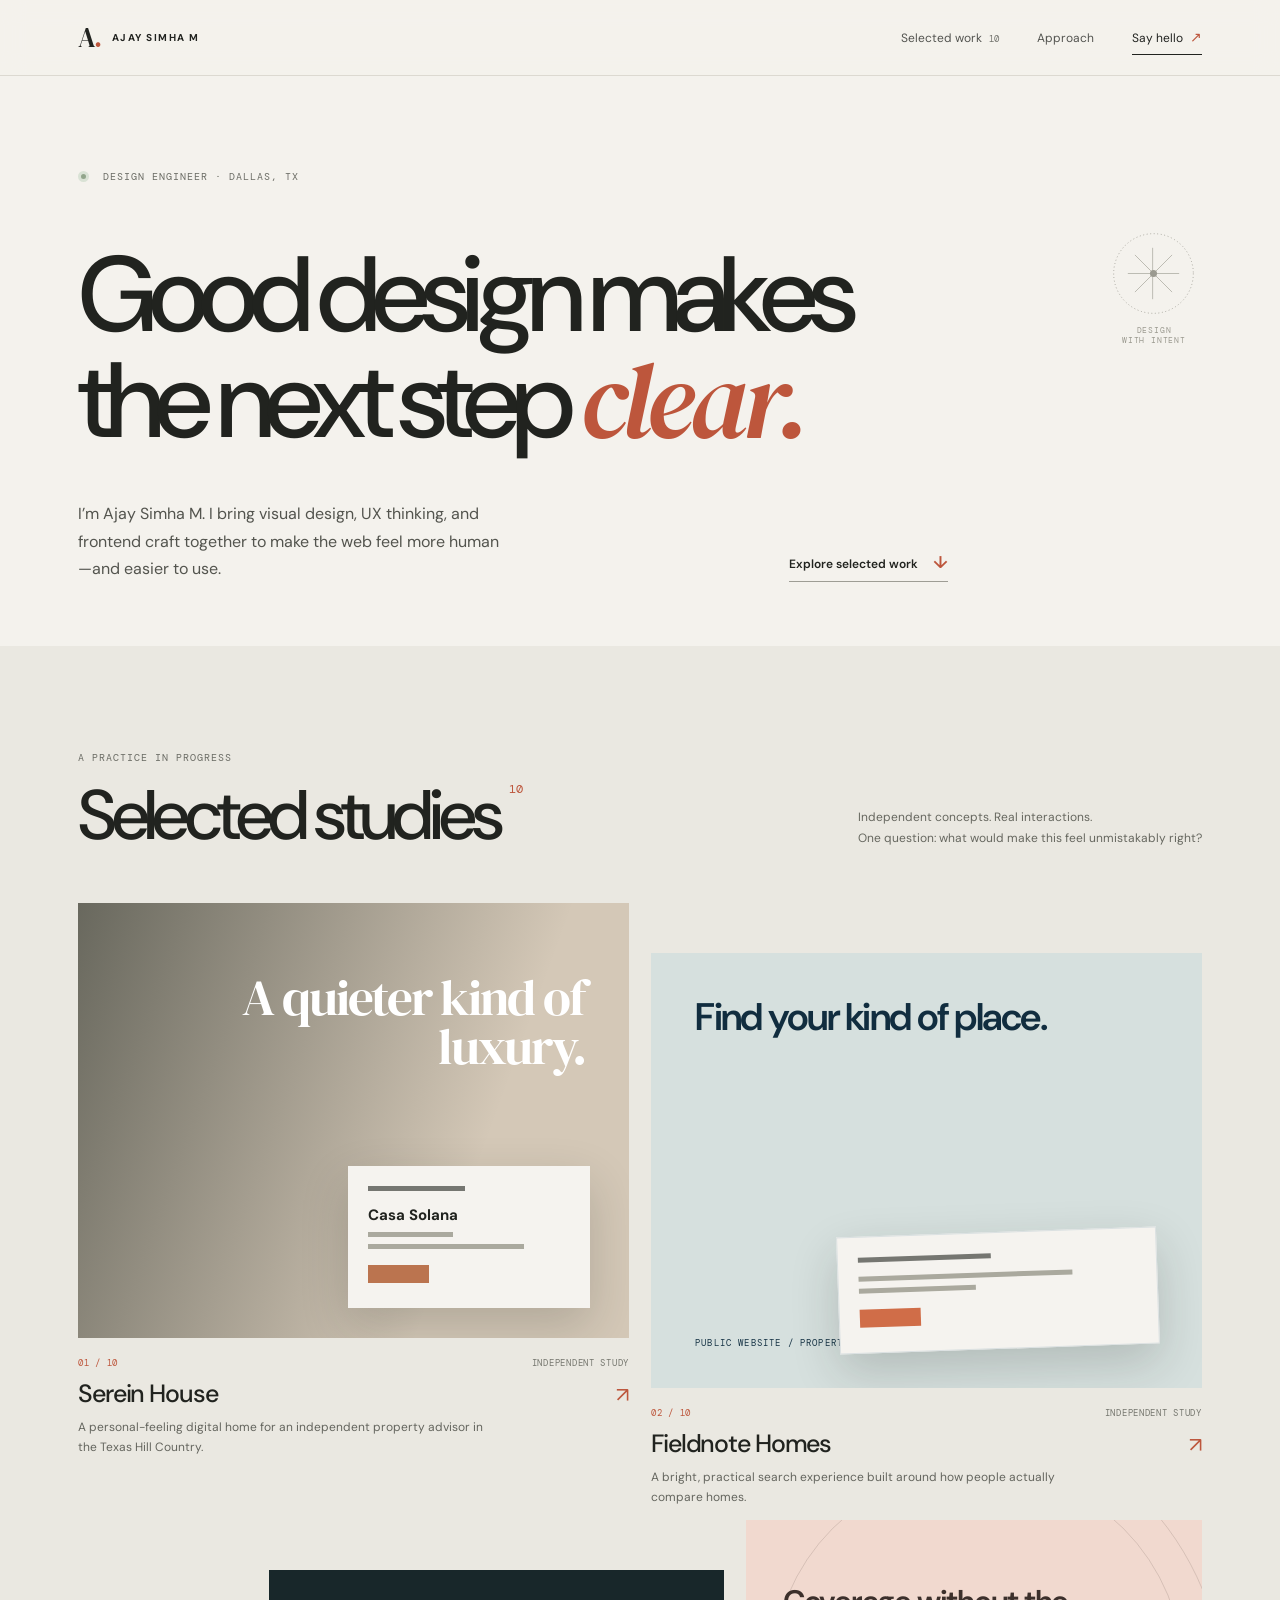
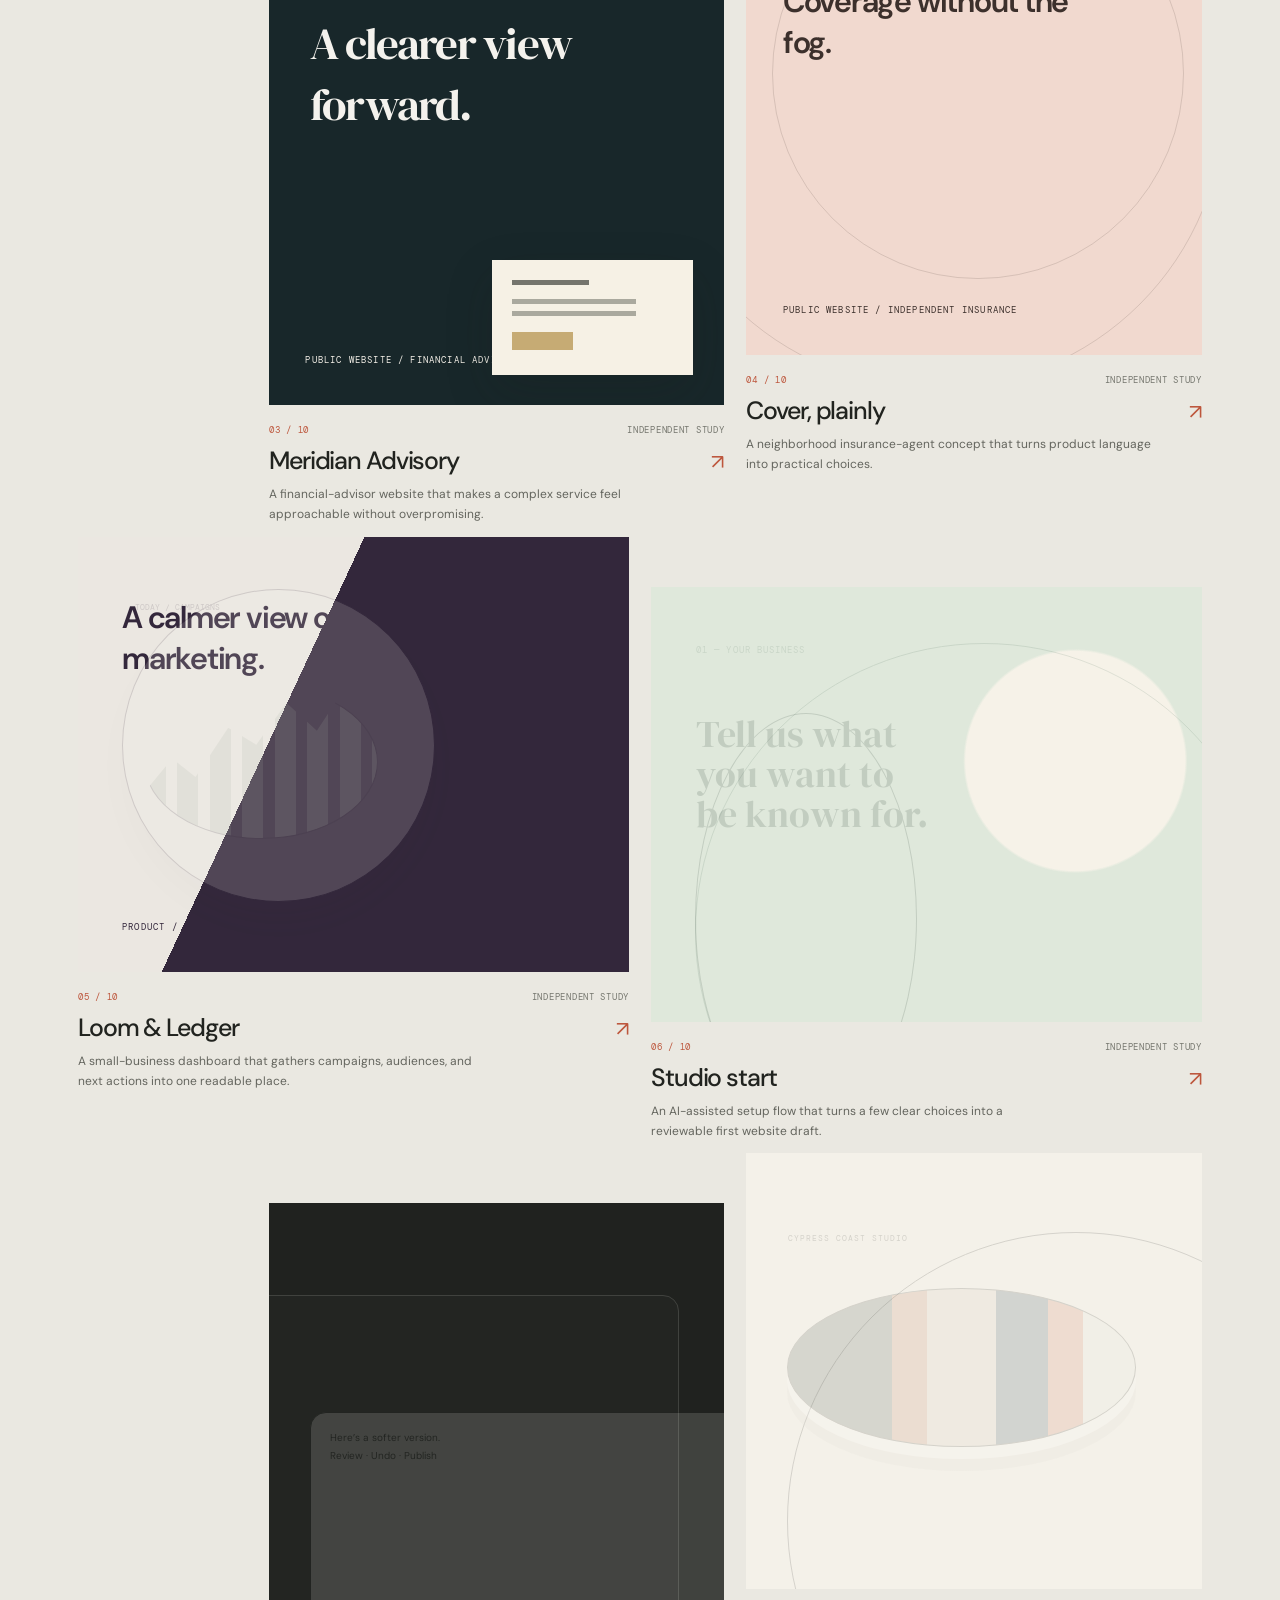
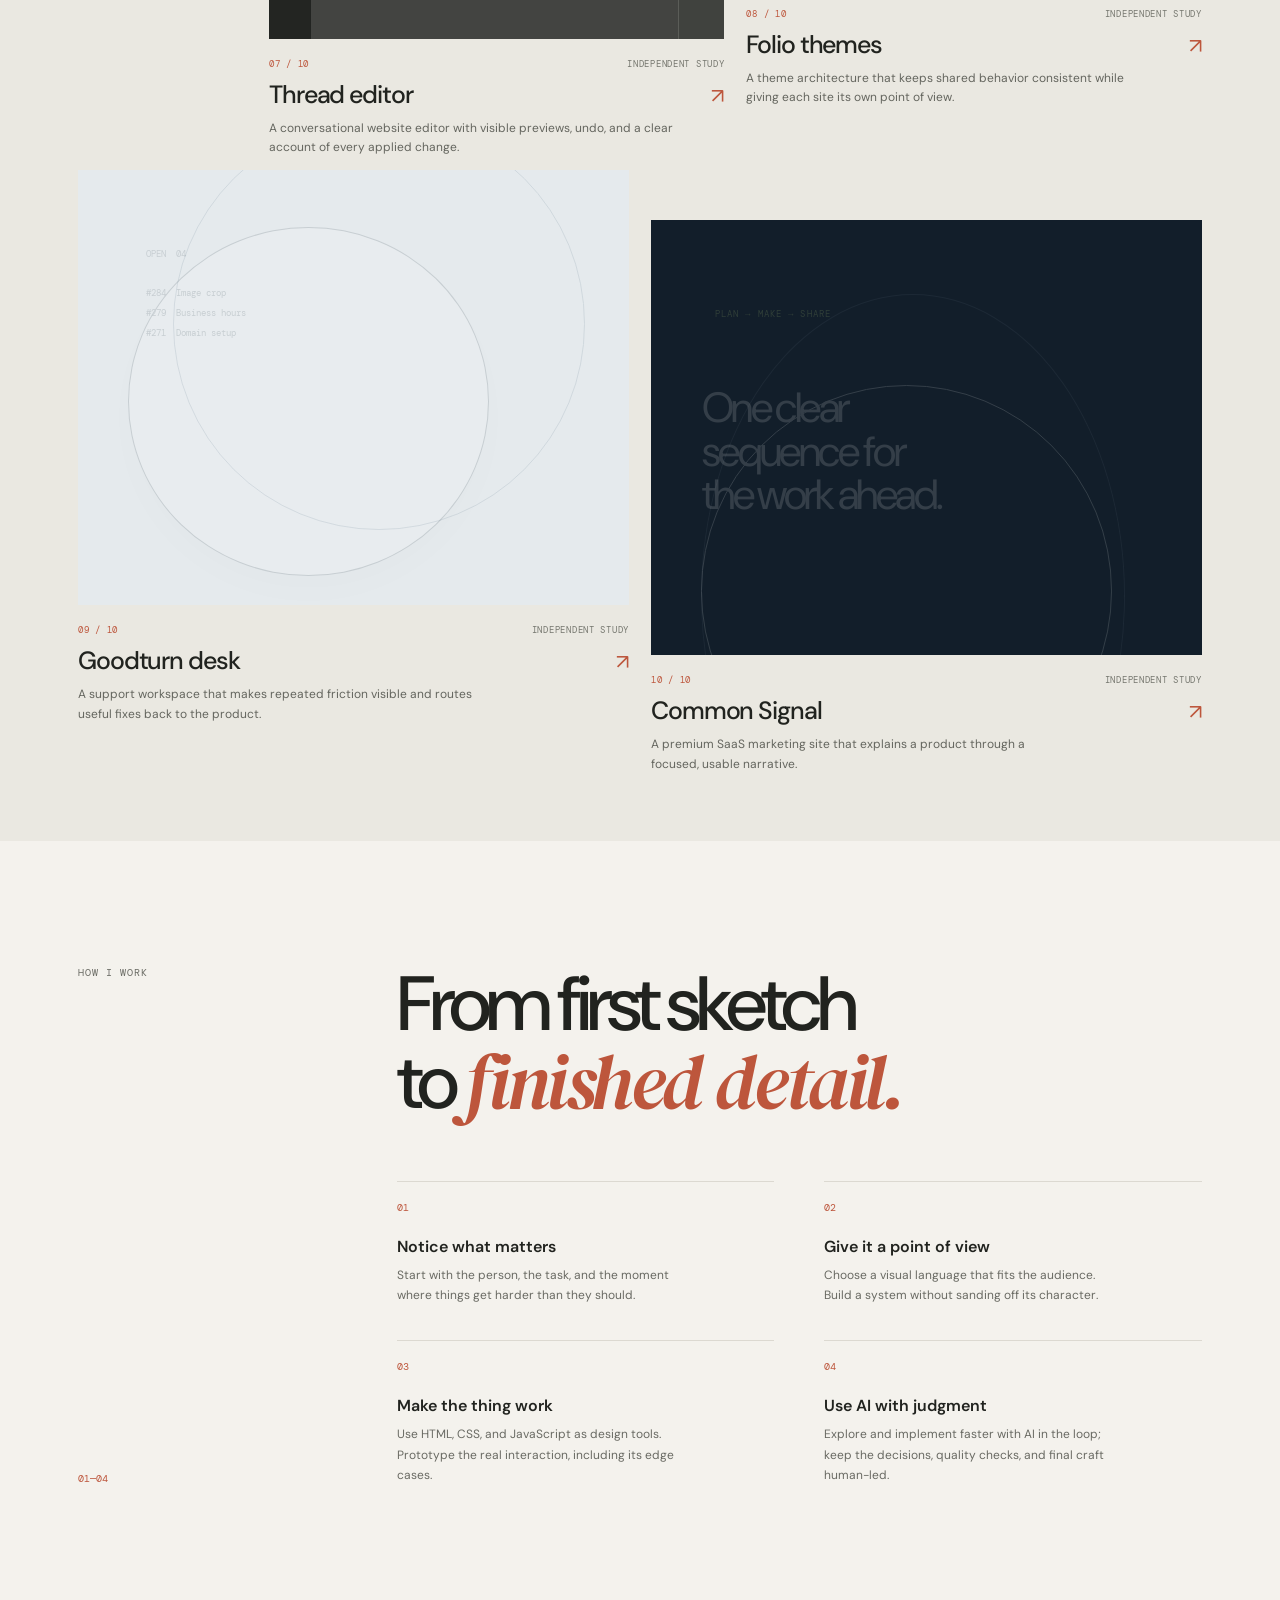
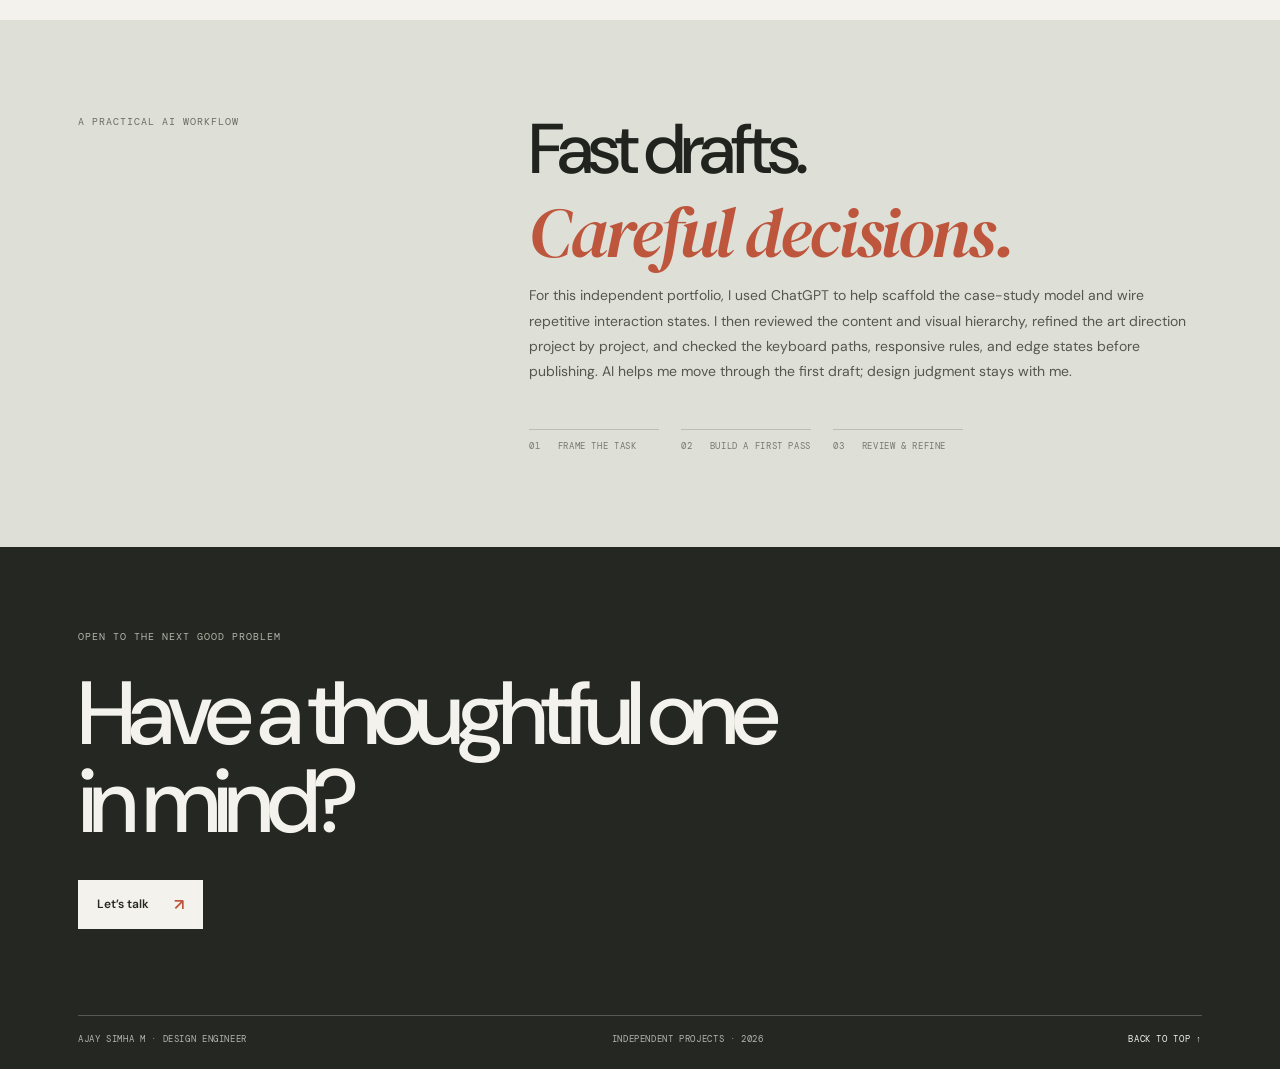
==== index.html @ ba29b9cf "Publish portfolio site files" ====
<!doctype html>
<html lang="en">
<head>
  <meta charset="utf-8"><meta name="viewport" content="width=device-width, initial-scale=1">
  <meta name="theme-color" content="#f4f2ed">
  <meta name="description" content="Ajay Simha M is a design engineer working across visual design, UX, and frontend implementation. Explore ten independent web and product design studies.">
  <meta property="og:title" content="Ajay Simha M — Design Engineer"><meta property="og:description" content="Ten independent design and engineering studies. Thoughtful websites, useful product interfaces, and systems that scale.">
  <title>Ajay Simha M — Design Engineer</title>
  <link rel="preconnect" href="https://fonts.googleapis.com"><link rel="preconnect" href="https://fonts.gstatic.com" crossorigin>
  <link href="https://fonts.googleapis.com/css2?family=DM+Mono:wght@400;500&family=DM+Sans:wght@400;500;600;700&family=DM+Serif+Display:ital@0;1&display=swap" rel="stylesheet">
  <link rel="stylesheet" href="styles.css">
</head>
<body>
<a class="skip-link" href="#main">Skip to content</a>
<header class="site-header" id="top"><a class="wordmark" href="#/" aria-label="Ajay Simha M, home"><span class="monogram">A<span>.</span></span><span>AJAY SIMHA M</span></a><nav class="desktop-nav" aria-label="Main navigation"><a href="#work">Selected work <span>10</span></a><a href="#approach">Approach</a><a class="nav-contact" href="mailto:ajaysimha88@gmail.com">Say hello <span aria-hidden="true">↗</span></a></nav><button class="menu-toggle" aria-label="Open navigation" aria-expanded="false"><i></i><i></i></button></header>
<main id="main">
  <div id="home-view">
    <section class="hero" aria-labelledby="hero-title">
      <div class="hero-kicker"><span class="status-dot"></span> DESIGN ENGINEER · DALLAS, TX</div>
      <h1 id="hero-title">Good design makes<br>the next step <em>clear.</em></h1>
      <div class="hero-bottom"><p>I’m Ajay Simha M. I bring visual design, UX thinking, and frontend craft together to make the web feel more human—and easier to use.</p><a class="text-link" href="#work">Explore selected work <span>↓</span></a></div>
      <div class="hero-stamp" aria-hidden="true"><svg viewBox="0 0 96 96"><circle cx="48" cy="48" r="45" fill="none" stroke="currentColor" stroke-dasharray="1 3"/><path d="M47 19v58M19 48h58M27 27l42 42M69 27 27 69" stroke="currentColor" stroke-width=".7"/><circle cx="48" cy="48" r="4" fill="currentColor"/></svg><span>DESIGN<br>WITH INTENT</span></div>
    </section>
    <section class="work-section" id="work" aria-labelledby="work-title">
      <div class="section-heading"><div><div class="eyebrow">A PRACTICE IN PROGRESS</div><h2 id="work-title">Selected studies<span class="superscript">10</span></h2></div><p>Independent concepts. Real interactions.<br>One question: what would make this feel unmistakably right?</p></div>
      <div class="project-grid" id="project-grid"></div>
    </section>
    <section class="approach-section" id="approach">
      <div class="approach-label"><div class="eyebrow">HOW I WORK</div><div class="section-index">01—04</div></div>
      <div class="approach-content"><h2>From first sketch<br>to <em>finished detail.</em></h2><div class="approach-grid"><article><span>01</span><h3>Notice what matters</h3><p>Start with the person, the task, and the moment where things get harder than they should.</p></article><article><span>02</span><h3>Give it a point of view</h3><p>Choose a visual language that fits the audience. Build a system without sanding off its character.</p></article><article><span>03</span><h3>Make the thing work</h3><p>Use HTML, CSS, and JavaScript as design tools. Prototype the real interaction, including its edge cases.</p></article><article><span>04</span><h3>Use AI with judgment</h3><p>Explore and implement faster with AI in the loop; keep the decisions, quality checks, and final craft human-led.</p></article></div></div>
    </section>
    <section class="ai-method" aria-labelledby="ai-title"><div class="eyebrow">A PRACTICAL AI WORKFLOW</div><div><h2 id="ai-title">Fast drafts.<br><em>Careful decisions.</em></h2><p>For this independent portfolio, I used ChatGPT to help scaffold the case-study model and wire repetitive interaction states. I then reviewed the content and visual hierarchy, refined the art direction project by project, and checked the keyboard paths, responsive rules, and edge states before publishing. AI helps me move through the first draft; design judgment stays with me.</p></div><div class="ai-steps"><span>01 &nbsp; FRAME THE TASK</span><span>02 &nbsp; BUILD A FIRST PASS</span><span>03 &nbsp; REVIEW & REFINE</span></div></section>
    <section class="closing"><div class="eyebrow">OPEN TO THE NEXT GOOD PROBLEM</div><h2>Have a thoughtful one<br>in mind?</h2><a class="button button-light" href="mailto:ajaysimha88@gmail.com">Let’s talk <span>↗</span></a><div class="closing-foot"><span>AJAY SIMHA M · DESIGN ENGINEER</span><span>INDEPENDENT PROJECTS · 2026</span><a href="#top">BACK TO TOP ↑</a></div></section>
  </div>
  <div id="project-view" hidden></div>
</main>
<div class="toast" role="status" aria-live="polite"></div>
<script src="app.js" defer></script>
</body></html>
---- styles.css ----
:root{--paper:#f4f2ed;--ink:#21231f;--muted:#72736c;--line:#dcd9d1;--accent:#bd563c;--sans:'DM Sans',Arial,sans-serif;--serif:'DM Serif Display',Georgia,serif;--mono:'DM Mono',monospace;--gutter:clamp(22px,6.1vw,92px);--max:1440px}*{box-sizing:border-box}html{scroll-behavior:smooth;scroll-padding-top:82px}body{margin:0;background:var(--paper);color:var(--ink);font-family:var(--sans);font-size:15px;-webkit-font-smoothing:antialiased}body.locked{overflow:hidden}a{color:inherit;text-decoration:none}button,input,select{font:inherit}.skip-link{position:fixed;top:-70px;left:20px;z-index:99;background:var(--ink);color:#fff;padding:12px 18px}.skip-link:focus{top:12px}.site-header{height:76px;display:flex;align-items:center;justify-content:space-between;padding:0 var(--gutter);border-bottom:1px solid var(--line);position:sticky;top:0;background:rgba(244,242,237,.95);backdrop-filter:blur(12px);z-index:20}.wordmark{display:flex;align-items:center;gap:12px;font-size:10px;font-weight:700;letter-spacing:.15em}.monogram{font-family:var(--serif);font-size:27px;font-weight:400;letter-spacing:-.08em}.monogram span{color:var(--accent)}.desktop-nav{display:flex;align-items:center;gap:38px;font-size:12px;color:#53544f}.desktop-nav a{transition:color .2s}.desktop-nav a:hover,.text-link:hover{color:var(--accent)}.desktop-nav a span{font-family:var(--mono);font-size:9px;margin-left:4px;color:var(--muted)}.desktop-nav .nav-contact{color:var(--ink);border-bottom:1px solid var(--ink);padding:8px 0}.nav-contact span{font-size:14px!important;color:var(--accent)!important}.menu-toggle{display:none;border:0;background:none}.hero{min-height:570px;max-width:var(--max);margin:auto;padding:94px var(--gutter) 64px;position:relative;display:flex;flex-direction:column;justify-content:space-between}.hero-kicker,.eyebrow{font:10px var(--mono);letter-spacing:.1em;color:#6b6c65}.status-dot{display:inline-block;background:#91a58b;border:3px solid #d9e2d5;width:11px;height:11px;border-radius:50%;vertical-align:-2px;margin-right:7px}.hero h1{font-size:clamp(58px,8.35vw,122px);font-weight:500;line-height:.98;letter-spacing:-.078em;margin:51px 0 38px;max-width:1050px}.hero h1 em,.approach-content h2 em,.detail-title em{font-family:var(--serif);font-weight:400;letter-spacing:-.045em;color:var(--accent)}.hero-bottom{display:flex;align-items:flex-end;justify-content:space-between;max-width:870px}.hero-bottom p{font-size:16px;line-height:1.7;max-width:430px;color:#53544e;margin:0}.text-link{font-size:12px;font-weight:600;border-bottom:1px solid #9e9d95;padding-bottom:8px;transition:color .2s}.text-link span{margin-left:12px;color:var(--accent);font-size:17px}.hero-stamp{position:absolute;right:var(--gutter);top:155px;width:96px;text-align:center;color:#9b9a90;font:8px var(--mono);letter-spacing:.1em}.hero-stamp svg{width:85px;margin-bottom:7px}.work-section{background:#eae8e1;padding:105px var(--gutter) 116px}.section-heading{max-width:var(--max);margin:0 auto 52px;display:flex;align-items:end;justify-content:space-between}.section-heading h2,.approach-content h2{font-size:clamp(38px,5.5vw,70px);letter-spacing:-.065em;font-weight:500;line-height:1;margin:17px 0 0}.superscript{font:12px var(--mono);color:var(--accent);vertical-align:top;margin-left:10px;letter-spacing:0}.section-heading>p{font-size:12px;line-height:1.7;color:#66675f;margin:0 0 3px}.project-grid{max-width:var(--max);margin:auto;display:grid;grid-template-columns:repeat(12,1fr);column-gap:22px;row-gap:62px}.project-card{grid-column:span 6;min-width:0}.project-card:nth-child(4n+2),.project-card:nth-child(4n+3){transform:translateY(50px)}.project-card:nth-child(4n+2){grid-column:span 6}.project-card:nth-child(4n+3){grid-column:3/span 5}.project-card:nth-child(4n){grid-column:8/span 5}.project-visual{height:clamp(260px,34vw,485px);position:relative;overflow:hidden;display:flex;align-items:center;justify-content:center;background:var(--visual-bg);color:var(--visual-ink);isolation:isolate}.project-visual img{width:100%;height:100%;object-fit:cover;position:absolute;inset:0;z-index:-2;transition:transform .7s cubic-bezier(.2,.7,.1,1)}.project-card:hover .project-visual img{transform:scale(1.045)}.project-card:nth-child(1) .project-visual:after{content:'';position:absolute;inset:0;background:linear-gradient(110deg,rgba(16,25,20,.55),transparent 70%);z-index:-1}.visual-word{position:absolute;left:8%;top:14%;font-family:var(--serif);font-size:clamp(29px,4vw,56px);line-height:.97;letter-spacing:-.04em;max-width:65%}.visual-caption{position:absolute;left:8%;bottom:9%;font:9px var(--mono);letter-spacing:.13em;text-transform:uppercase}.visual-ui{position:absolute;right:7%;bottom:7%;width:44%;background:#f5f3ef;color:#21231f;box-shadow:0 18px 48px #18201830;padding:20px}.mini-nav{height:5px;width:48%;background:currentColor;opacity:.6;margin-bottom:14px}.mini-line{height:5px;background:#aaa99e;margin:7px 0;width:77%}.mini-line.short{width:42%}.mini-chip{display:inline-block;width:61px;height:18px;background:var(--project-accent,#a86b45);margin-top:9px}.project-card[data-id="serein"] .visual-word{left:auto;right:8%;top:16%;text-align:right;font-size:clamp(33px,4vw,62px);color:#fff}.project-card[data-id="serein"] .visual-caption{left:auto;right:8%;text-align:right;color:#eee}.project-card[data-id="fieldnote"] .visual-word{font:600 clamp(26px,3vw,43px) var(--sans);color:#112d3f;left:8%;top:9%}.project-card[data-id="fieldnote"] .visual-ui{right:8%;bottom:9%;width:58%;transform:rotate(-2deg);border:1px solid #dbe1e2}.project-card[data-id="meridian"] .visual-word{left:9%;top:10%;font:clamp(26px,3.5vw,50px) var(--serif);color:#f4f2ed}.project-card[data-id="meridian"] .visual-ui{background:#f6f1e5}.project-card[data-id="cover"] .visual-word,.project-card[data-id="loom"] .visual-word{font:600 31px var(--sans)}.project-card[data-id="studio"] .visual-word{font:600 25px var(--sans)}.project-card[data-id="thread"] .visual-word{font:500 32px var(--sans);letter-spacing:-.06em}.project-card[data-id="folio"] .visual-word{font:12px var(--mono);letter-spacing:.14em}.project-card[data-id="desk"] .visual-word{font:500 25px var(--sans)}.project-card[data-id="signal"] .visual-word{font:600 30px var(--sans);letter-spacing:-.06em}.visual-pattern{position:absolute;inset:0;overflow:hidden}.visual-pattern:before,.visual-pattern:after{content:'';position:absolute;width:45vw;height:45vw;border:1px solid currentColor;border-radius:50%;opacity:.15;top:-25%;right:-5%}.visual-pattern:after{width:32vw;height:32vw;top:-12%;right:4%}.project-meta{display:flex;justify-content:space-between;align-items:center;margin:19px 0 8px;font:9px var(--mono);letter-spacing:.08em;color:#76776f}.project-number{color:var(--accent)}.project-title-row{display:flex;justify-content:space-between;align-items:baseline;gap:10px}.project-title-row h3{font-size:25px;font-weight:500;letter-spacing:-.045em;margin:0}.arrow-link{font-size:21px;color:var(--accent);transition:transform .2s}.project-card:hover .arrow-link{transform:translate(3px,-3px)}.project-summary{color:#64655e;font-size:12px;line-height:1.65;max-width:410px;margin:8px 0 0}.approach-section{display:grid;grid-template-columns:1fr 3fr;gap:50px;padding:125px var(--gutter) 135px;max-width:var(--max);margin:auto}.approach-label{display:flex;justify-content:space-between;flex-direction:column;align-items:flex-start}.section-index{font:10px var(--mono);color:var(--accent)}.approach-content h2{font-size:clamp(45px,6vw,78px);margin:0 0 60px}.approach-grid{display:grid;grid-template-columns:repeat(2,1fr);column-gap:50px;row-gap:35px}.approach-grid article{border-top:1px solid var(--line);padding-top:14px}.approach-grid article>span{font:10px var(--mono);color:var(--accent)}.approach-grid h3{font-size:16px;font-weight:600;margin:20px 0 8px}.approach-grid p{font-size:12px;line-height:1.7;color:#696a63;margin:0;max-width:300px}.closing{background:#242722;color:#f4f2ed;padding:83px var(--gutter) 24px;position:relative}.closing h2{font-size:clamp(52px,7vw,94px);letter-spacing:-.075em;line-height:.98;font-weight:500;margin:27px 0 34px}.closing .eyebrow{color:#b2b4a9}.button{display:inline-flex;align-items:center;gap:25px;padding:14px 19px;font-size:12px;font-weight:600;transition:background .2s,color .2s}.button-light{background:#f4f2ed;color:#242722}.button-light:hover{background:#d9a08b}.button span{font-size:16px;color:var(--accent)}.closing-foot{margin-top:86px;border-top:1px solid #565951;padding-top:17px;display:flex;justify-content:space-between;font:9px var(--mono);letter-spacing:.07em;color:#b5b6ae}.closing-foot a{color:#f4f2ed}.toast{position:fixed;left:50%;bottom:24px;transform:translate(-50%,20px);opacity:0;pointer-events:none;background:var(--ink);color:white;padding:12px 18px;font-size:12px;z-index:60;transition:.25s}.toast.show{transform:translate(-50%,0);opacity:1}
/* Case study */
#project-view{min-height:70vh}.case-nav{padding:17px var(--gutter);border-bottom:1px solid var(--line);font:10px var(--mono);letter-spacing:.05em;display:flex;justify-content:space-between}.case-nav a:hover{color:var(--accent)}.case-hero{padding:74px var(--gutter) 0;background:var(--case-bg);color:var(--case-ink);position:relative;overflow:hidden}.case-hero-inner{max-width:var(--max);margin:auto;position:relative;z-index:1}.case-kicker{font:10px var(--mono);letter-spacing:.12em;opacity:.75}.case-title{font-size:clamp(50px,8.5vw,118px);line-height:.91;letter-spacing:-.075em;font-weight:500;max-width:1050px;margin:30px 0 26px}.case-title em{color:var(--case-accent);font-style:italic}.case-deck{font-size:16px;line-height:1.65;max-width:550px;opacity:.78}.case-actions{display:flex;gap:22px;margin:30px 0 40px;font-size:11px}.case-actions a{border-bottom:1px solid currentColor;padding-bottom:7px}.case-actions a:hover{color:var(--case-accent)}.case-cover{position:relative;max-width:var(--max);height:clamp(240px,43vw,560px);margin:0 auto;overflow:hidden;background:var(--cover-bg);color:var(--cover-ink)}.case-cover>img{width:100%;height:100%;object-fit:cover;display:block}.case-cover .cover-word{position:absolute;top:11%;left:7%;font:clamp(43px,8vw,110px)/.9 var(--serif);letter-spacing:-.06em;max-width:58%;color:var(--cover-ink)}.case-cover .cover-word em{font-weight:400}.case-cover .cover-card{position:absolute;right:8%;bottom:9%;width:min(39%,390px);background:#f8f6ef;color:#222;padding:clamp(14px,3vw,29px);box-shadow:0 20px 45px #0002}.cover-card .mini-nav{height:6px;width:45%;margin-bottom:15px}.cover-card strong{font:clamp(15px,2vw,22px) var(--serif);display:block}.cover-card small{font-size:9px;color:#777}.case-main{max-width:var(--max);margin:auto;padding:75px var(--gutter) 120px}.case-intro{display:grid;grid-template-columns:1fr 2fr;gap:10vw;margin-bottom:80px}.case-intro .eyebrow{padding-top:8px}.case-intro p{font-size:clamp(19px,2.6vw,31px);letter-spacing:-.03em;line-height:1.38;margin:0;max-width:800px}.case-stats{display:flex;gap:45px;margin-top:33px}.case-stat b{display:block;font-size:14px;font-weight:600}.case-stat span{display:block;font:9px var(--mono);color:#777;margin-top:5px;letter-spacing:.05em}.case-details{display:grid;grid-template-columns:repeat(3,1fr);gap:36px 48px}.detail-block{border-top:1px solid var(--line);padding-top:13px}.detail-block h3{font:10px var(--mono);letter-spacing:.08em;text-transform:uppercase;color:var(--case-accent);margin:0 0 15px}.detail-block p,.detail-block li{font-size:12px;line-height:1.7;color:#5c5d57}.detail-block p{margin:0}.detail-block ul{margin:0;padding-left:16px}.case-demo{margin:95px 0 70px;padding:clamp(20px,5vw,60px);background:var(--demo-bg);color:var(--demo-ink);min-height:350px;position:relative;overflow:hidden}.demo-head{display:flex;justify-content:space-between;align-items:center;font:9px var(--mono);letter-spacing:.1em;text-transform:uppercase;opacity:.7}.demo-title{font-size:clamp(24px,4vw,46px);letter-spacing:-.05em;font-weight:500;margin:22px 0}.demo-copy{font-size:12px;line-height:1.7;opacity:.72;max-width:450px}.demo-button{display:inline-flex;background:var(--demo-accent);color:var(--demo-ink);border:0;padding:12px 16px;font-size:11px;cursor:pointer;margin-top:20px;transition:transform .2s,opacity .2s}.demo-button:hover{transform:translateY(-2px);opacity:.85}.demo-ui{position:absolute;right:7%;top:23%;width:min(40%,400px);padding:20px;background:#fff;color:#272924;box-shadow:0 18px 60px #0002}.demo-ui input,.demo-ui select{width:100%;padding:10px;margin:6px 0 12px;border:1px solid #dad8d1;background:#fff;color:#242722}.demo-ui label{font:9px var(--mono);color:#676860}.demo-results{font:10px var(--mono);margin-top:12px}.demo-control{display:inline-flex;gap:8px;align-items:center;margin:4px 10px 4px 0;font-size:10px}.demo-control button{cursor:pointer;border:1px solid currentColor;background:transparent;padding:7px 10px;color:inherit}.demo-control button[aria-pressed=true]{background:var(--demo-accent);color:var(--demo-ink);border-color:var(--demo-accent)}.case-next{display:flex;justify-content:space-between;border-top:1px solid var(--line);padding-top:25px;font-size:12px}.case-next a:hover{color:var(--accent)}.case-next strong{font-weight:500}.case-next span{display:block;font:9px var(--mono);color:var(--muted);margin-bottom:9px}.toast{font-family:var(--sans)}
@media(max-width:760px){.site-header{height:65px}.desktop-nav{display:none;position:absolute;top:64px;left:0;right:0;padding:22px var(--gutter) 26px;background:var(--paper);border-bottom:1px solid var(--line);flex-direction:column;align-items:flex-start;gap:20px}.desktop-nav.open{display:flex}.menu-toggle{display:block;padding:8px;cursor:pointer}.menu-toggle i{display:block;width:20px;height:1px;background:var(--ink);margin:5px}.hero{min-height:535px;padding-top:77px}.hero h1{font-size:clamp(54px,12.5vw,91px);margin-top:52px}.hero-stamp{width:60px;top:145px;right:var(--gutter)}.hero-stamp svg{width:58px}.hero-stamp span{font-size:6px}.hero-bottom{align-items:flex-start;flex-direction:column;gap:22px}.hero-bottom p{max-width:490px;font-size:14px}.work-section{padding-top:75px;padding-bottom:95px}.section-heading{display:block;margin-bottom:37px}.section-heading>p{margin-top:16px}.project-grid{display:block}.project-card,.project-card:nth-child(n){transform:none;margin-bottom:37px}.project-visual{height:clamp(265px,72vw,430px)}.project-card:last-child{margin-bottom:0}.project-meta{margin-top:13px}.project-title-row h3{font-size:22px}.approach-section{display:block;padding-top:82px;padding-bottom:90px}.approach-label{flex-direction:row;margin-bottom:32px}.approach-content h2{font-size:clamp(44px,10vw,68px);margin-bottom:39px}.approach-grid{column-gap:24px;row-gap:30px}.closing{padding-top:66px}.closing-foot{margin-top:70px;display:grid;grid-template-columns:1fr auto;gap:14px}.closing-foot span:nth-child(2){grid-column:1}.closing-foot a{grid-column:2;grid-row:1 / span 2}.case-hero{padding-top:54px}.case-title{font-size:clamp(48px,13vw,85px)}.case-deck{font-size:14px}.case-cover{height:clamp(300px,80vw,470px)}.case-cover .cover-word{max-width:78%;font-size:clamp(43px,13vw,78px)}.case-cover .cover-card{width:58%;right:5%;bottom:6%}.case-main{padding-top:51px;padding-bottom:80px}.case-intro{display:block;margin-bottom:53px}.case-intro p{font-size:22px;margin-top:20px}.case-stats{gap:20px;flex-wrap:wrap}.case-details{grid-template-columns:repeat(2,1fr);gap:25px 20px}.case-demo{margin:63px 0 52px;min-height:490px;padding:23px}.demo-ui{position:relative;top:auto;right:auto;width:100%;margin-top:24px}.case-nav{padding-top:14px;padding-bottom:14px}.case-nav span{max-width:45%;text-align:right}}
@media(max-width:430px){.hero{min-height:500px}.hero h1{font-size:55px}.hero-stamp{top:137px}.approach-grid{grid-template-columns:1fr}.approach-grid article{max-width:390px}.case-details{grid-template-columns:1fr}.case-title{font-size:48px}.case-intro p{font-size:20px}.case-cover .cover-card{width:66%}.case-stats{gap:17px}.closing-foot{font-size:8px}}
@media(prefers-reduced-motion:reduce){*,*::before,*::after{scroll-behavior:auto!important;animation-duration:.01ms!important;transition-duration:.01ms!important}}
/* Each product study gets its own interface motif, not a repeated browser card. */
.visual-pattern{position:absolute;inset:0;overflow:hidden}.visual-pattern.loom{background:linear-gradient(115deg,transparent 0 38%,#33273b 38% 100%)}.visual-pattern.loom:before{content:'TODAY  /  CAMPAIGNS';position:absolute;left:8%;top:12%;width:52%;height:66%;padding:12px;background:#f8f6f0;color:#33273b;font:8px var(--mono);box-shadow:0 20px 40px #33273b20}.visual-pattern.loom:after{content:'';position:absolute;left:12%;top:34%;width:42%;height:35%;background:repeating-linear-gradient(90deg,#a8b19e 0 9%,transparent 9% 14%);clip-path:polygon(0 70%,12% 48%,22% 60%,36% 28%,48% 39%,61% 12%,74% 30%,87% 0,100% 17%,100% 100%,0 100%)}
.visual-pattern.studio{background:radial-gradient(circle at 77% 40%,#f6f2e8 0 22%,transparent 22.5%),#dfe8db}.visual-pattern.studio:before{content:'01  —  YOUR BUSINESS';position:absolute;left:8%;top:13%;font:9px var(--mono);letter-spacing:.12em;color:#52715e}.visual-pattern.studio:after{content:'Tell us what\A you want to\A be known for.';white-space:pre;position:absolute;left:8%;top:29%;font:clamp(25px,3vw,42px)/1.04 var(--serif);color:#24372d;max-width:40%}
.visual-pattern.thread{background:#20221f}.visual-pattern.thread:before{content:'Make the welcome warmer';position:absolute;right:10%;top:21%;padding:14px 18px;background:#363b35;border-radius:16px 16px 2px 16px;color:#f6f5ef;font:10px var(--sans)}.visual-pattern.thread:after{content:'Here’s a softer version.\A Review · Undo · Publish';white-space:pre;position:absolute;left:9%;top:48%;padding:16px 19px;background:#f6f5ef;color:#20221f;border-radius:16px 16px 16px 2px;font:10px/1.8 var(--sans)}
.visual-pattern.folio{background:#f4f1e9}.visual-pattern.folio:before{content:'CYPRESS     COAST      STUDIO';position:absolute;left:9%;top:18%;font:8px var(--mono);letter-spacing:.12em;color:#252722}.visual-pattern.folio:after{content:'';position:absolute;left:9%;top:31%;width:76%;height:36%;background:linear-gradient(90deg,#34433a 0 30%,#bb744f 30% 40%,#d4c8b7 40% 60%,#173446 60% 75%,#d06d48 75% 85%,#e2e9de 85%);box-shadow:0 12px 0 #fff,0 24px 0 #dcd9d1}
.visual-pattern.desk{background:#e5eaed}.visual-pattern.desk:before{content:'OPEN  04\A\A #284  Image crop\A #279  Business hours\A #271  Domain setup';white-space:pre;position:absolute;left:9%;top:13%;width:59%;height:72%;padding:17px;background:#fbfcfc;color:#24343f;font:9px/2.2 var(--mono);box-shadow:0 16px 35px #24343f18}.visual-pattern.desk:after{content:'REPEATED\A FRICTION';white-space:pre;position:absolute;right:8%;bottom:14%;font:clamp(15px,2vw,23px)/1.05 var(--serif);color:#587486;text-align:right}
.visual-pattern.signal{background:#121e2a}.visual-pattern.signal:before{content:'PLAN   →   MAKE   →   SHARE';position:absolute;left:9%;top:17%;width:72%;padding:13px;border:1px solid #566474;color:#d0ed84;font:9px var(--mono);letter-spacing:.12em}.visual-pattern.signal:after{content:'One clear\A sequence for\A the work ahead.';white-space:pre;position:absolute;left:9%;top:38%;font:clamp(25px,3.3vw,44px)/1.02 var(--sans);letter-spacing:-.06em;color:#f2f3f1}
[data-project="loom"] .case-cover{background:linear-gradient(115deg,#33273b 0 32%,#ebe7e1 32% 100%)}[data-project="studio"] .case-cover{background:radial-gradient(circle at 75% 40%,#faf8f0 0 22%,transparent 22.5%),#e2e9de}[data-project="thread"] .case-cover{background:#20221f}[data-project="folio"] .case-cover{background:linear-gradient(90deg,#34433a 0 24%,#f4f1e9 24% 50%,#173446 50% 74%,#e2e9de 74%)}[data-project="desk"] .case-cover{background:#e5eaed}[data-project="signal"] .case-cover{background:#121e2a}
[data-project="thread"] .case-cover .cover-word,[data-project="signal"] .case-cover .cover-word{color:#f2f3f1}[data-project="folio"] .case-cover .cover-word{color:#252722}
.ai-method{background:#dedfd7;padding:95px var(--gutter);display:grid;grid-template-columns:1fr 2fr;gap:20px 9vw;align-items:start}.ai-method h2{font-size:clamp(43px,5.5vw,72px);line-height:.98;letter-spacing:-.065em;font-weight:500;margin:0}.ai-method h2 em{font:italic 400 1em var(--serif);color:var(--accent);letter-spacing:-.04em}.ai-method p{max-width:670px;font-size:14px;line-height:1.8;color:#55574f;margin:2px 0 25px}.ai-steps{grid-column:2;display:flex;gap:22px;flex-wrap:wrap;font:9px var(--mono);letter-spacing:.07em;color:#77786f}.ai-steps span{border-top:1px solid #bcbdb5;padding-top:10px;min-width:130px}@media(max-width:760px){.ai-method{display:block;padding-top:70px;padding-bottom:75px}.ai-method>div:nth-child(2){margin-top:25px}.ai-method h2{font-size:50px}.ai-steps{margin-top:30px;gap:16px}}
.theme-sample{margin-top:16px;min-height:155px;padding:18px;display:flex;flex-direction:column;justify-content:space-between;transition:background .25s,color .25s;font-family:var(--sans)}.theme-sample small{font:8px var(--mono);letter-spacing:.08em;opacity:.72}.theme-sample strong{font-size:20px;letter-spacing:-.045em;font-weight:500}.theme-sample span{font-size:9px;border-bottom:1px solid currentColor;width:max-content;padding-bottom:3px}.theme-cypress{background:#f3eee6;color:#34433a;font-family:var(--serif)}.theme-cypress strong{font:24px var(--serif)}.theme-coast{background:#eaf2f5;color:#173446;border-left:5px solid #d06d48}.theme-coast strong{font:600 18px var(--sans)}.theme-studio{background:#fcf8f2;color:#272727;border-top:2px solid #c24c37}.theme-studio strong{font:700 17px var(--sans);letter-spacing:-.06em}.code-note{margin-top:22px;border-top:1px solid #dedbd4;padding-top:13px}.code-head{display:flex;justify-content:space-between;font:7px var(--mono);letter-spacing:.05em;color:#73746d}.code-note pre{overflow:auto;margin:14px 0 10px;padding:13px;background:#22251f;color:#edf0e6;font:9px/1.6 var(--mono);tab-size:2}.code-note p{font-size:9px;line-height:1.5;color:#6a6b64;margin:0}.case-demo:has(.code-note){min-height:690px}@media(max-width:760px){.case-demo:has(.code-note){min-height:920px}.code-note pre{font-size:8px}}
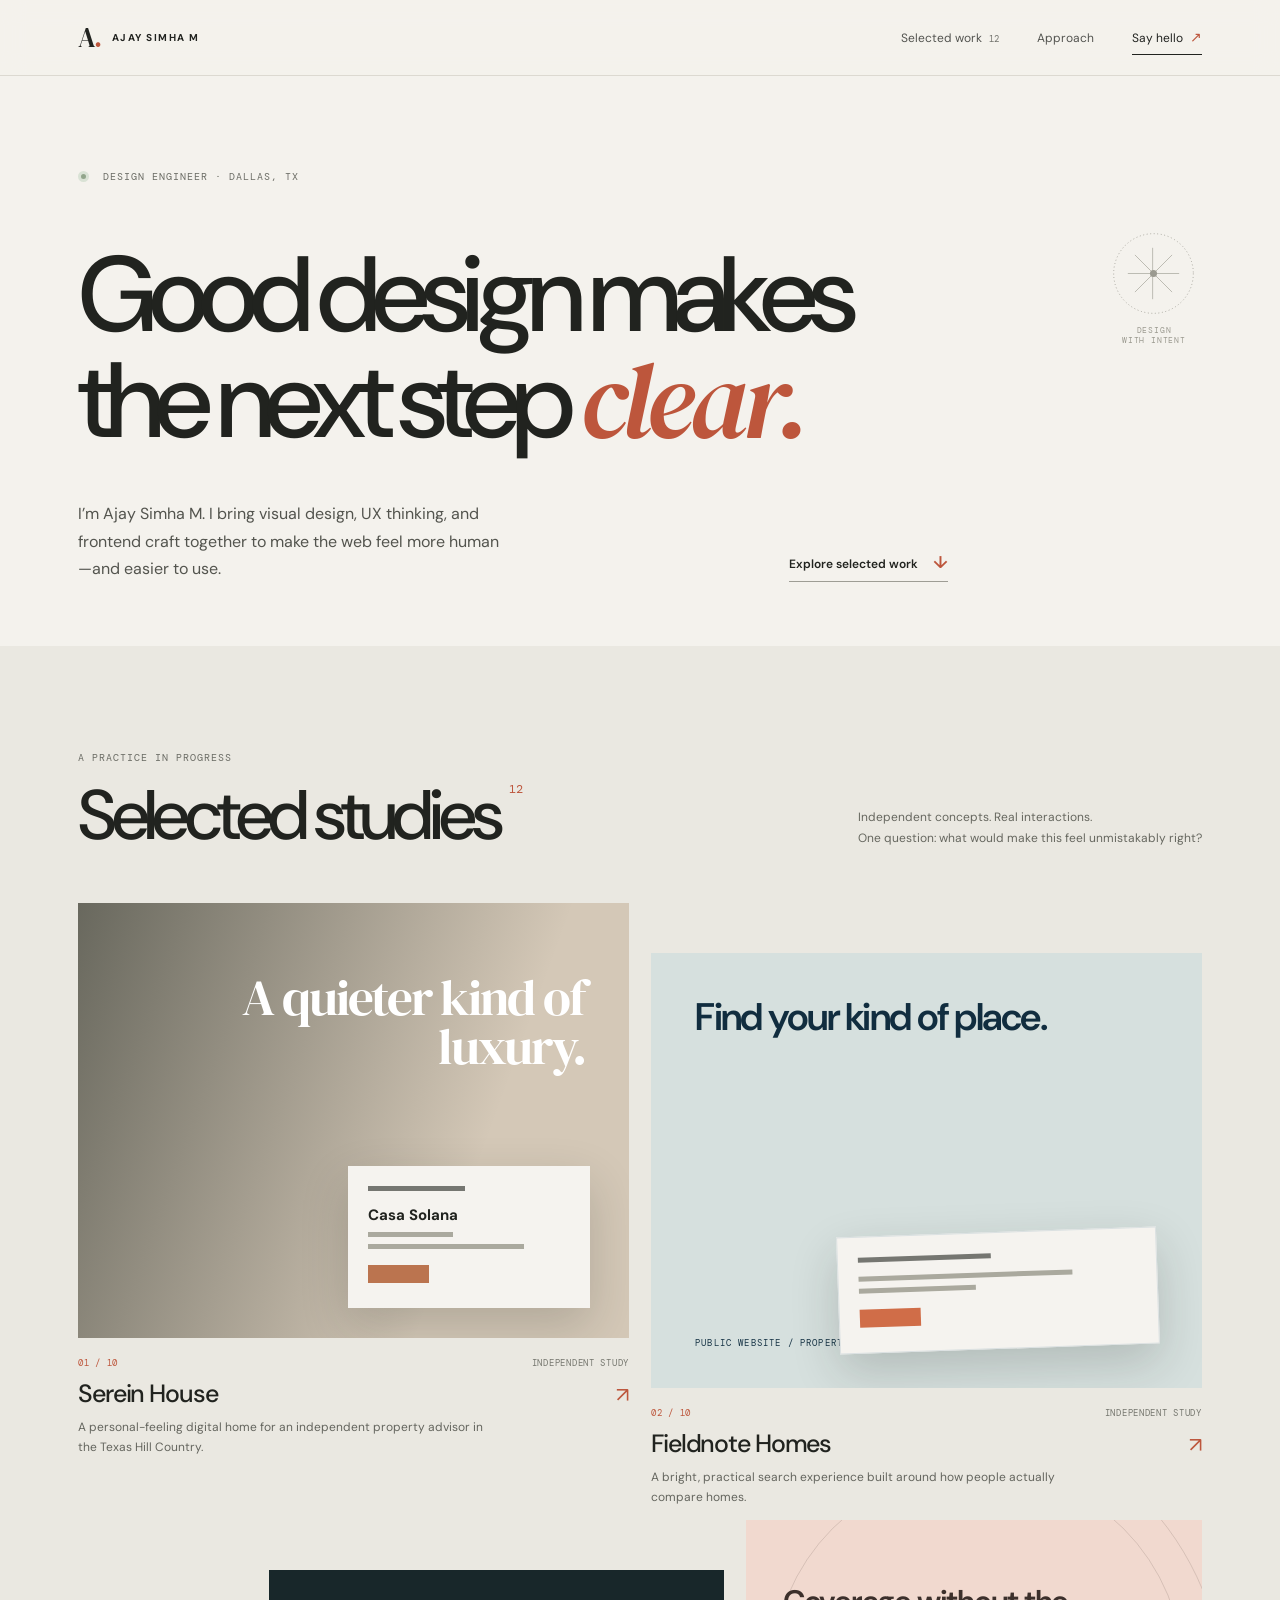
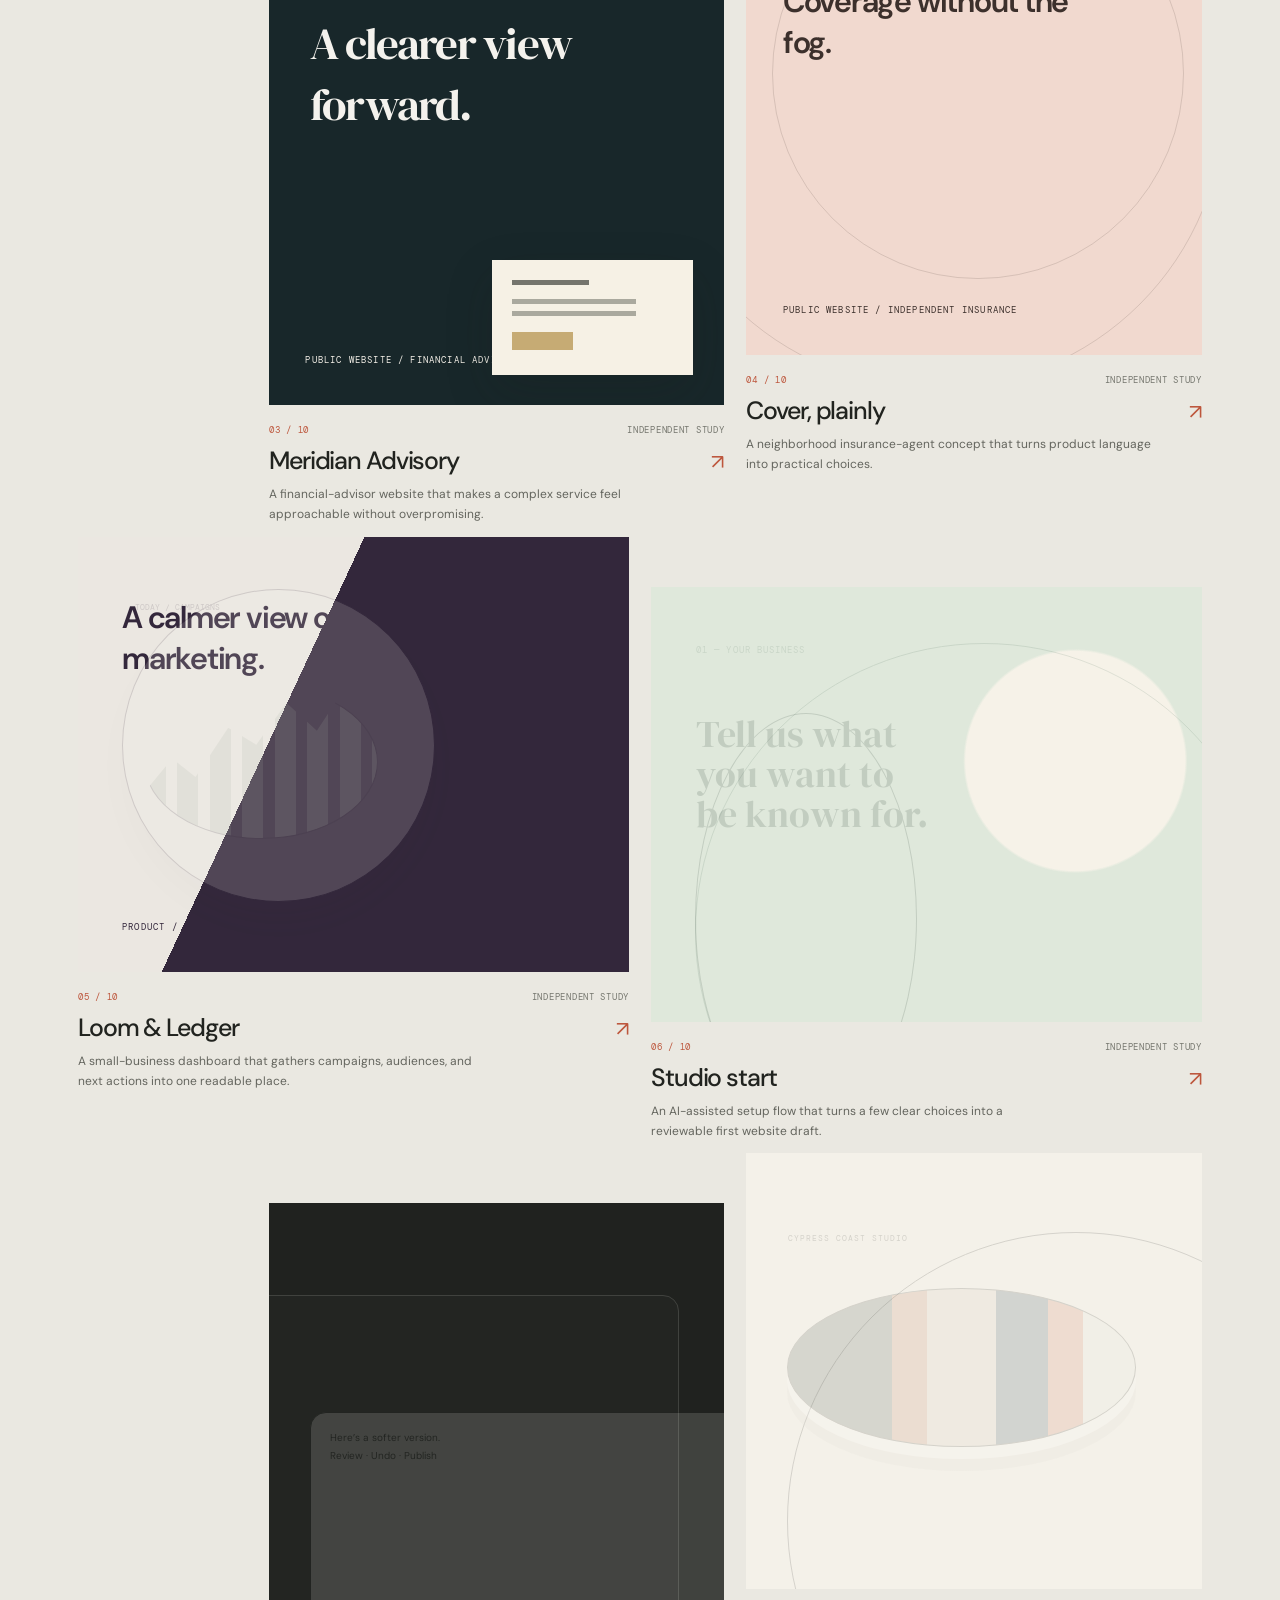
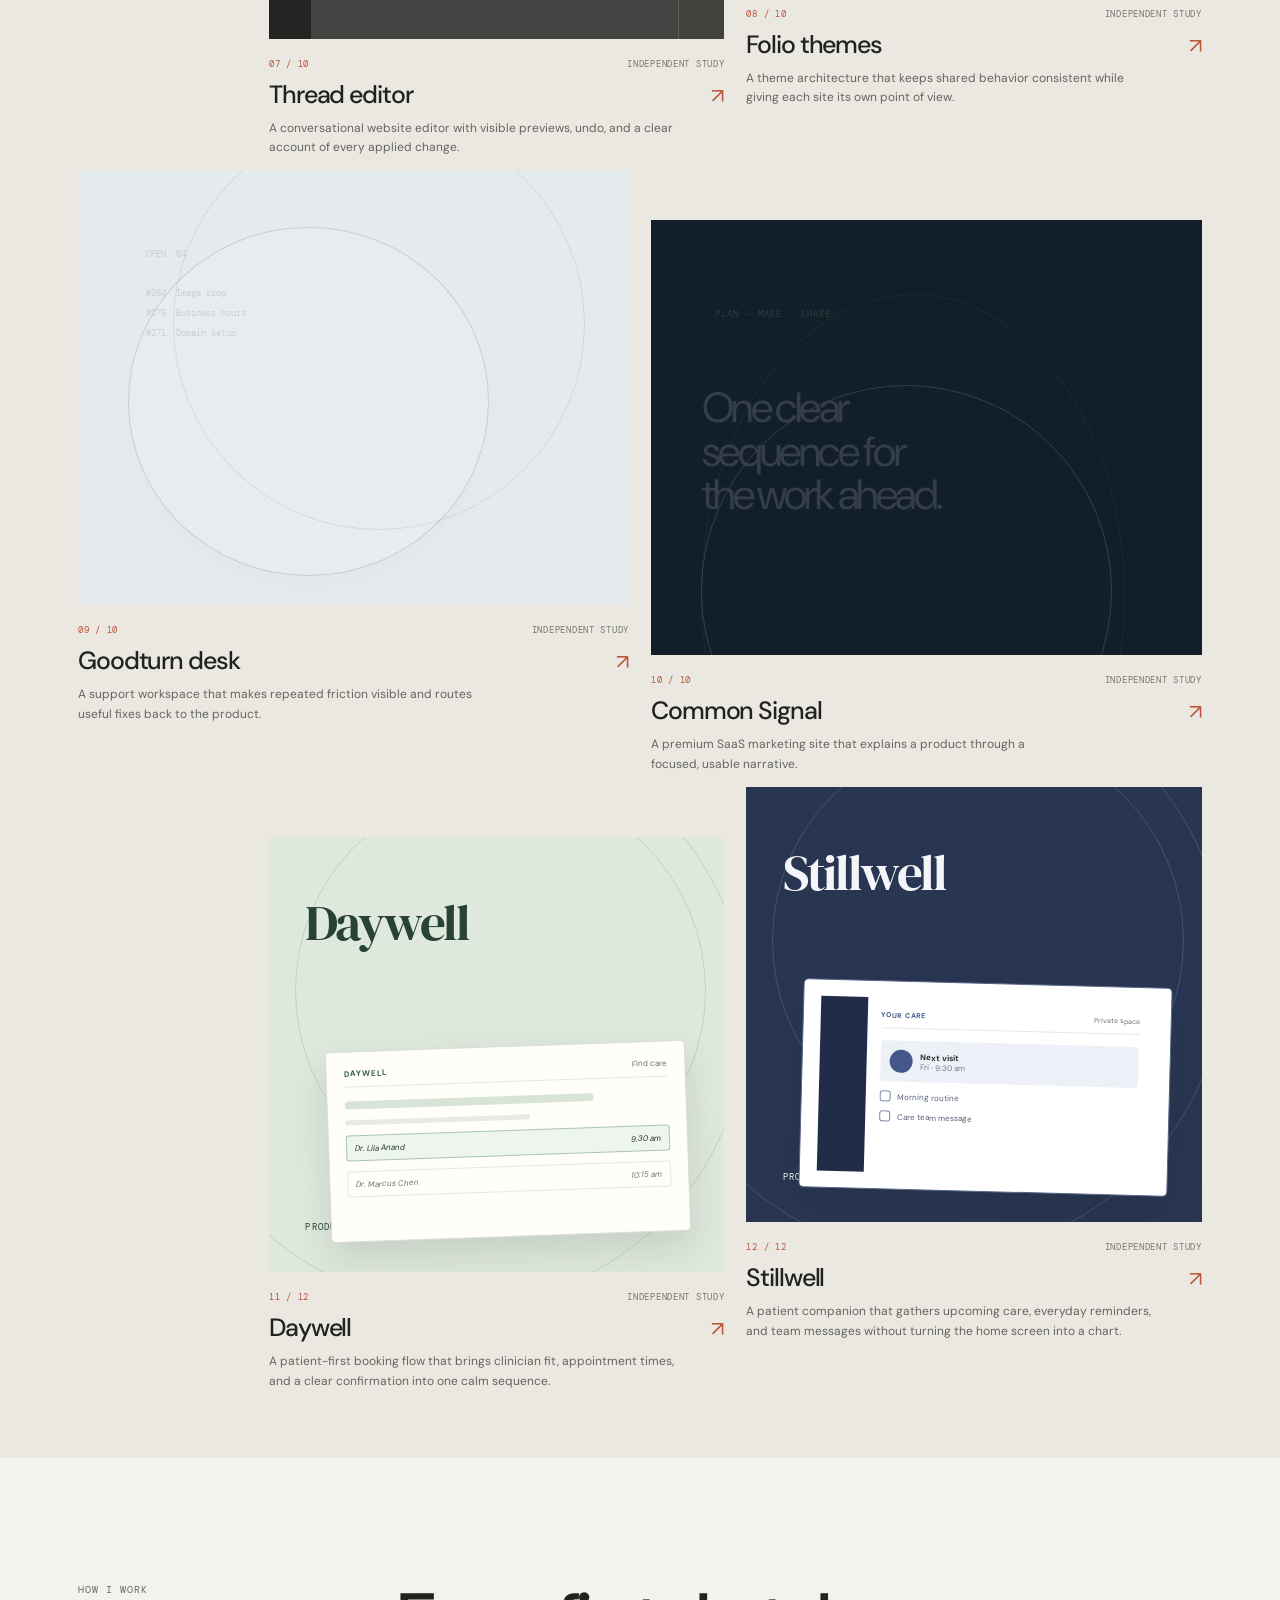
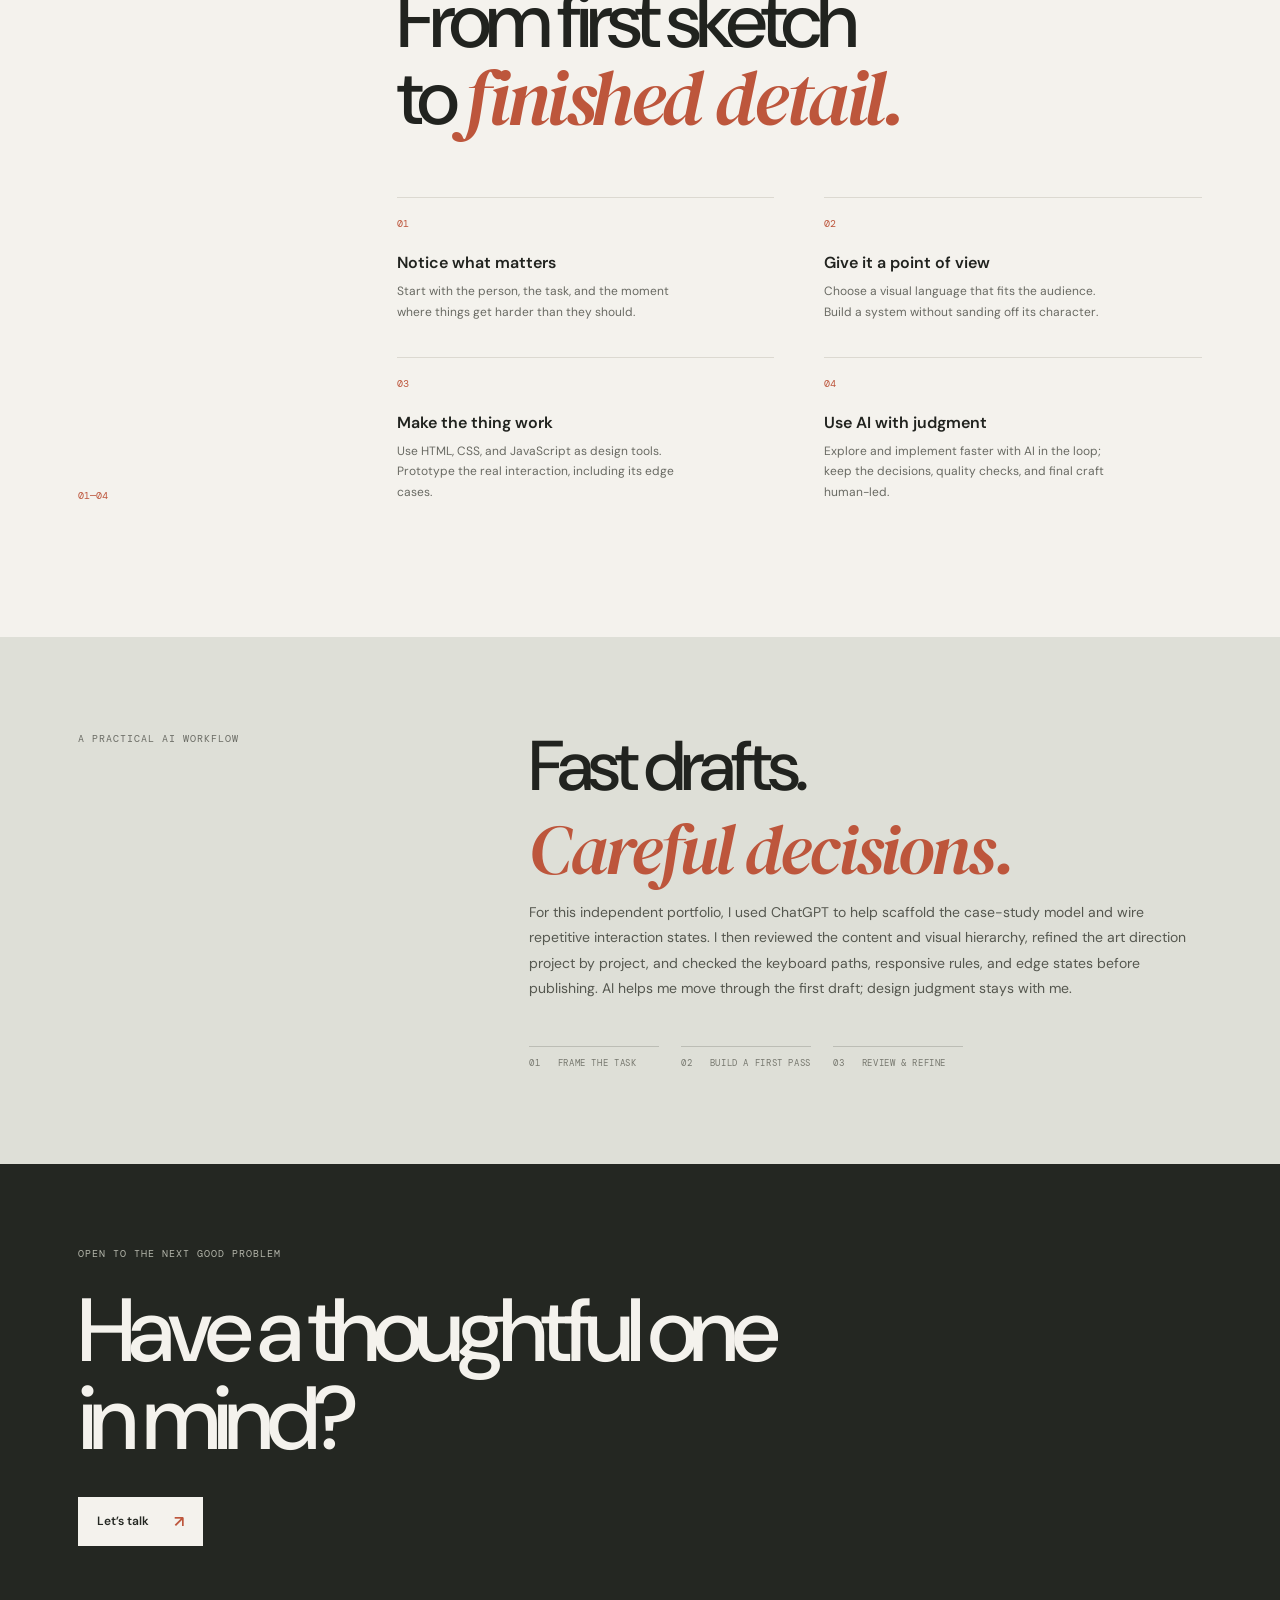
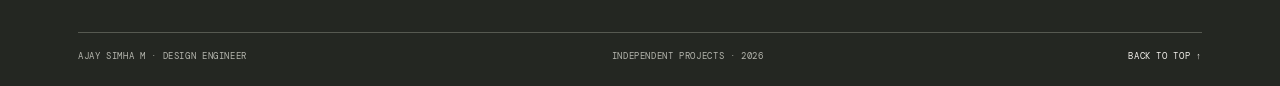
==== commit 547d3b41: "Add the new patient project previews to portfolio" ====
--- a/index.html
+++ b/index.html
@@ -3,8 +3,8 @@
 <head>
   <meta charset="utf-8"><meta name="viewport" content="width=device-width, initial-scale=1">
   <meta name="theme-color" content="#f4f2ed">
-  <meta name="description" content="Ajay Simha M is a design engineer working across visual design, UX, and frontend implementation. Explore ten independent web and product design studies.">
-  <meta property="og:title" content="Ajay Simha M — Design Engineer"><meta property="og:description" content="Ten independent design and engineering studies. Thoughtful websites, useful product interfaces, and systems that scale.">
+  <meta name="description" content="Ajay Simha M is a design engineer working across visual design, UX, and frontend implementation. Explore twelve independent web and product design studies.">
+  <meta property="og:title" content="Ajay Simha M — Design Engineer"><meta property="og:description" content="Twelve independent design and engineering studies. Thoughtful websites, useful product interfaces, and systems that scale.">
   <title>Ajay Simha M — Design Engineer</title>
   <link rel="preconnect" href="https://fonts.googleapis.com"><link rel="preconnect" href="https://fonts.gstatic.com" crossorigin>
   <link href="https://fonts.googleapis.com/css2?family=DM+Mono:wght@400;500&family=DM+Sans:wght@400;500;600;700&family=DM+Serif+Display:ital@0;1&display=swap" rel="stylesheet">
@@ -12,7 +12,7 @@
 </head>
 <body>
 <a class="skip-link" href="#main">Skip to content</a>
-<header class="site-header" id="top"><a class="wordmark" href="#/" aria-label="Ajay Simha M, home"><span class="monogram">A<span>.</span></span><span>AJAY SIMHA M</span></a><nav class="desktop-nav" aria-label="Main navigation"><a href="#work">Selected work <span>10</span></a><a href="#approach">Approach</a><a class="nav-contact" href="mailto:ajaysimha88@gmail.com">Say hello <span aria-hidden="true">↗</span></a></nav><button class="menu-toggle" aria-label="Open navigation" aria-expanded="false"><i></i><i></i></button></header>
+<header class="site-header" id="top"><a class="wordmark" href="#/" aria-label="Ajay Simha M, home"><span class="monogram">A<span>.</span></span><span>AJAY SIMHA M</span></a><nav class="desktop-nav" aria-label="Main navigation"><a href="#work">Selected work <span>12</span></a><a href="#approach">Approach</a><a class="nav-contact" href="mailto:ajaysimha88@gmail.com">Say hello <span aria-hidden="true">↗</span></a></nav><button class="menu-toggle" aria-label="Open navigation" aria-expanded="false"><i></i><i></i></button></header>
 <main id="main">
   <div id="home-view">
     <section class="hero" aria-labelledby="hero-title">
@@ -22,7 +22,7 @@
       <div class="hero-stamp" aria-hidden="true"><svg viewBox="0 0 96 96"><circle cx="48" cy="48" r="45" fill="none" stroke="currentColor" stroke-dasharray="1 3"/><path d="M47 19v58M19 48h58M27 27l42 42M69 27 27 69" stroke="currentColor" stroke-width=".7"/><circle cx="48" cy="48" r="4" fill="currentColor"/></svg><span>DESIGN<br>WITH INTENT</span></div>
     </section>
     <section class="work-section" id="work" aria-labelledby="work-title">
-      <div class="section-heading"><div><div class="eyebrow">A PRACTICE IN PROGRESS</div><h2 id="work-title">Selected studies<span class="superscript">10</span></h2></div><p>Independent concepts. Real interactions.<br>One question: what would make this feel unmistakably right?</p></div>
+      <div class="section-heading"><div><div class="eyebrow">A PRACTICE IN PROGRESS</div><h2 id="work-title">Selected studies<span class="superscript">12</span></h2></div><p>Independent concepts. Real interactions.<br>One question: what would make this feel unmistakably right?</p></div>
       <div class="project-grid" id="project-grid"></div>
     </section>
     <section class="approach-section" id="approach">
@@ -36,4 +36,5 @@
 </main>
 <div class="toast" role="status" aria-live="polite"></div>
 <script src="app.js" defer></script>
+<script src="additional-projects.js" defer></script>
 </body></html>
